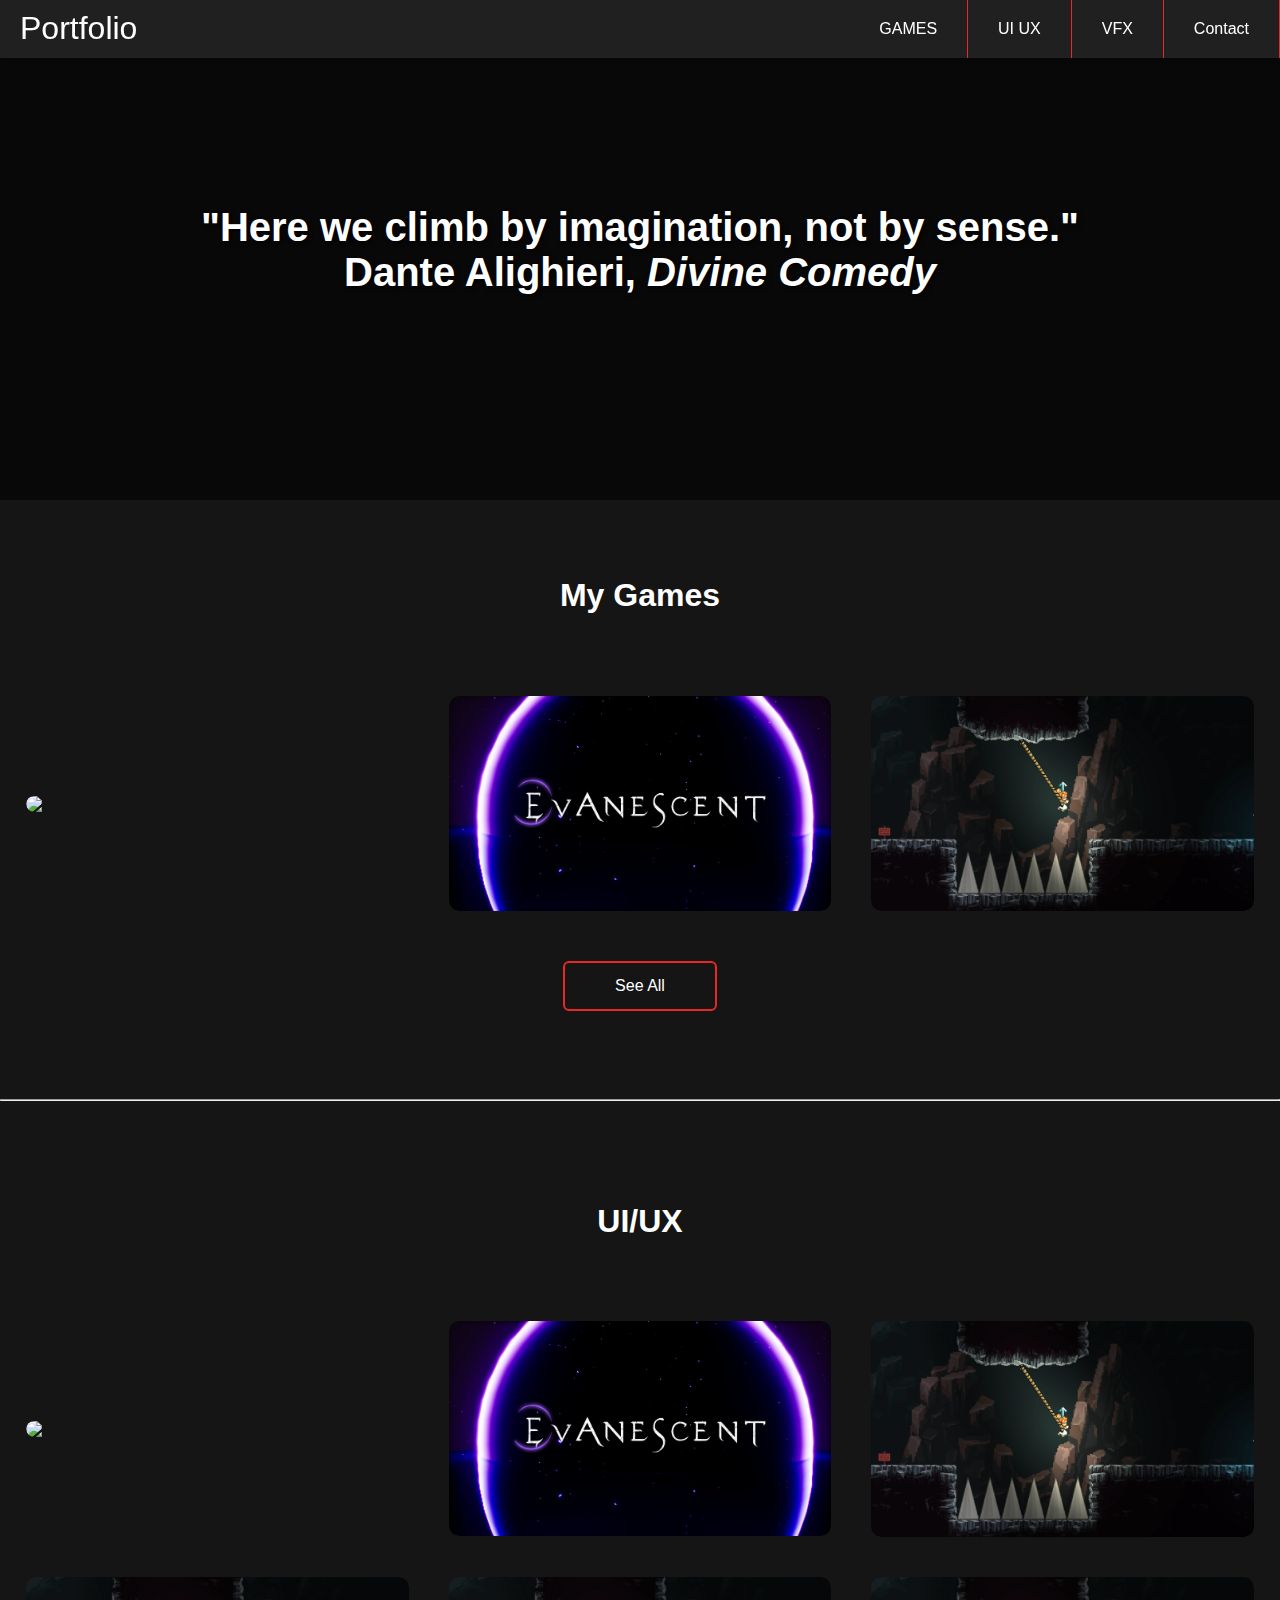
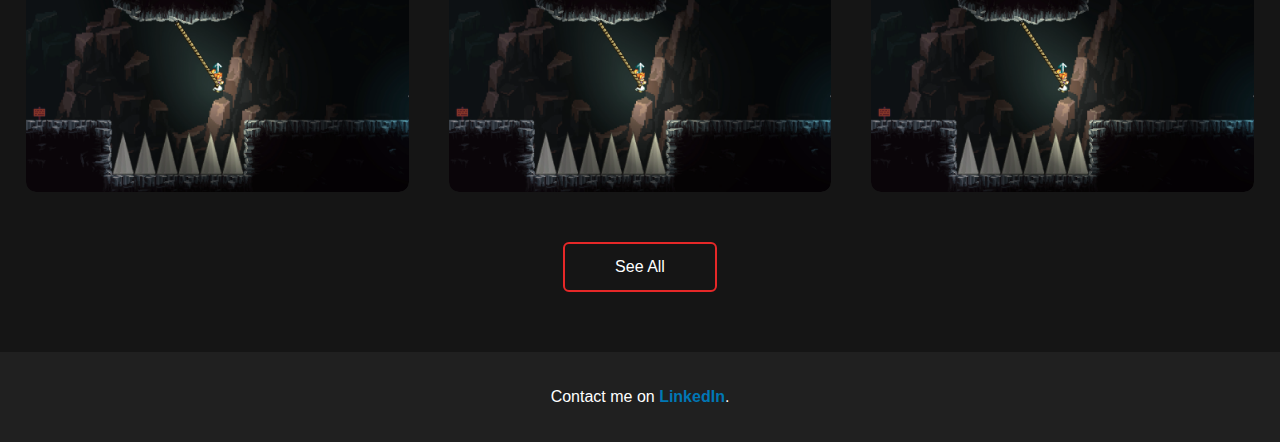
==== index.html @ 80fdb663 "Rename Index.html to index.html" ====
<!doctype html>
<html lang="fr">
    <head>
        <meta charset="utf-8">
        <title>Evhan DIDIER</title>
        <link rel="stylesheet" href="style.css">
        <script src="script.js"></script>
      </head>
      
<body>
    <header class="header">
        <a href="index.html" class="logo">Portfolio</a>
        <input class="menu-btn" type="checkbox" id="menu-btn" />
        <label class="menu-icon" for="menu-btn"><span class="navicon"></span></label>
        <ul class="menu">
          <li><a href="Projects.html">GAMES</a></li>
          <li><a href="#about">UI UX</a></li>
          <li><a href="#careers">VFX</a></li>
          <li><a href="#contact">Contact</a></li>
        </ul>
      </header>
      <div class="banner">
        <div class="banner-text">
            "Here we climb by imagination, not by sense."<br>Dante Alighieri, <i>Divine Comedy</i>
        </div>
    </div>
  <!-- Pojects Grid -->

  <section id="portfolio">
    <br><br>
    <h1 class="sub-title">My Games</h1>
    <div class="container">
        <article class="projects-list">
            <article class="project">
                <img src="https://w0.peakpx.com/wallpaper/31/436/HD-wallpaper-dark-souls-dark-souls-iii-fire-keeper-dark-souls.jpg">
                <article class="portfolio-layer">
                    <h3>Liminal Squad</h3>
                    <p>3D, Horror, Action</p>
                </article>
            </article>
            <article class="project">
                <img src="assets/Evanescent.png">
                <article class="portfolio-layer">
                    <h3>Evanescent</h3>
                    <p>3D, Fantasy, Action Combat</p>
                </article>
            </article>
            <article class="project">
                <img src="assets/UTC.png">
                <article class="portfolio-layer">
                    <h3>Under The Cave</h3>
                    <p>2D, Platformer</p>
                </article>
            </article>
        </article>
        <a href="projects.html" class="button seeAll">See All</a>
    </div>
    </section>

    <!-- UI/UX-->
    
    <section id="portfolio">
        <hr><br><br><br><br>
        <h1 class="sub-title">UI/UX</h1>
        <div class="container">
            <article class="projects-list">
                <article class="project">
                    <img src="https://w0.peakpx.com/wallpaper/31/436/HD-wallpaper-dark-souls-dark-souls-iii-fire-keeper-dark-souls.jpg">
                    <article class="portfolio-layer">
                        <h3>Liminal Squad</h3>
                        <p>3D, Horror, Action</p>
                    </article>
                </article>
                <article class="project">
                    <img src="assets/Evanescent.png">
                    <article class="portfolio-layer">
                        <h3>Evanescent</h3>
                        <p>3D, Fantasy, Action Combat</p>
                    </article>
                </article>
                <article class="project">
                    <img src="assets/UTC.png">
                    <article class="portfolio-layer">
                        <h3>Under The Cave</h3>
                        <p>2D, Platformer</p>
                    </article>
                </article>
                <article class="project">
                    <img src="assets/UTC.png">
                    <article class="portfolio-layer">
                        <h3>Under The Cave</h3>
                        <p>2D, Platformer</p>
                    </article>
                </article>
                <article class="project">
                    <img src="assets/UTC.png">
                    <article class="portfolio-layer">
                        <h3>Under The Cave</h3>
                        <p>2D, Platformer</p>
                    </article>
                </article>
                <article class="project">
                    <img src="assets/UTC.png">
                    <article class="portfolio-layer">
                        <h3>Under The Cave</h3>
                        <p>2D, Platformer</p>
                    </article>
                </article>
            </article>
            <a href="UI.html" class="button seeAll">See All</a>
        </div>
        </section>

</body>
<footer class="footer">
    <p>Contact me on <a href="https://www.linkedin.com/in/evhan-didier/" target="_blank" class="linkedin-link">LinkedIn</a>.</p>
</footer>

</html>
---- style.css ----
body {
    margin: 0;
    font-family: Helvetica, sans-serif;
    background-color: #080808;
    color: #fff;
  }
  
  a {
    color: #ffffff;
  }

  /* header */
  
  .header {
    background-color: #202020;
    box-shadow: 1px 1px 4px 0 rgba(0,0,0,.1);
    position: fixed;
    width: 100%;
    z-index: 3;
  }
  
  .header ul {
    margin: 0;
    padding: 0;
    list-style: none;
    overflow: hidden;
    background-color: #202020;
  }
  
  .header li a {
    display: block;
    padding: 20px 20px;
    border-right: 1px solid #e62828;
    text-decoration: none;
  }
  
  .header li a:hover,
  .header .menu-btn:hover {
    background-color: #131313;
  }
  
  .header .logo {
    display: block;
    float: left;
    font-size: 2em;
    padding: 10px 20px;
    text-decoration: none;
  }
  
  /* menu */
  
  .header .menu {
    clear: both;
    max-height: 0;
    transition: max-height .2s ease-out;
  }
  
  /* menu icon */
  
  .header .menu-icon {
    cursor: pointer;
    display: inline-block;
    float: right;
    padding: 28px 20px;
    position: relative;
    user-select: none;
  }
  
  .header .menu-icon .navicon {
    background: #333;
    display: block;
    height: 2px;
    position: relative;
    transition: background .2s ease-out;
    width: 18px;
  }
  
  .header .menu-icon .navicon:before,
  .header .menu-icon .navicon:after {
    background: #333;
    content: '';
    display: block;
    height: 100%;
    position: absolute;
    transition: all .2s ease-out;
    width: 100%;
  }
  
  .header .menu-icon .navicon:before {
    top: 5px;
  }
  
  .header .menu-icon .navicon:after {
    top: -5px;
  }
  
  /* menu btn */
  
  .header .menu-btn {
    display: none;
  }
  
  .header .menu-btn:checked ~ .menu {
    max-height: 240px;
  }
  
  .header .menu-btn:checked ~ .menu-icon .navicon {
    background: transparent;
  }
  
  .header .menu-btn:checked ~ .menu-icon .navicon:before {
    transform: rotate(-45deg);
  }
  
  .header .menu-btn:checked ~ .menu-icon .navicon:after {
    transform: rotate(45deg);
  }
  
  .header .menu-btn:checked ~ .menu-icon:not(.steps) .navicon:before,
  .header .menu-btn:checked ~ .menu-icon:not(.steps) .navicon:after {
    top: 0;
  }
  
  /* 48em = 768px */
  
  @media (min-width: 48em) {
    .header li {
      float: left;
    }
    .header li a {
      padding: 20px 30px;
    }
    .header .menu {
      clear: none;
      float: right;
      max-height: none;
    }
    .header .menu-icon {
      display: none;
    }
  }
  .banner {
    width: 100%;
    height: 500px; /* Vous pouvez ajuster la hauteur ici */
    background-image: url(https://images2.alphacoders.com/134/1347155.png); /* Remplacez par l'URL de votre image */
    background-size: cover;
    background-position: center;
    display: flex;
    justify-content: center;
    align-items: center;
    color: white; /* Couleur du texte */
    text-align: center;
}

.banner-text {
    font-size: 2.5rem; /* Taille du texte */    
    text-shadow: 2px 2px 4px rgba(0, 0, 0, 0.8); /* Ombre noire pour améliorer la lisibilité */
    font-weight: bold; /* Optionnel : rendre le texte plus visible */
}
/*grid image */

#portfolio{
    padding: 20px 0 0px;
    background: #151515;
}

#portfolio h1{
    text-align: center;
}

.projects-list{
    display: grid;
    grid-template-columns: repeat(3, 1fr);
    align-items: center;
    grid-gap: 40px;
    margin-top: 50px;
}

.project{
    border-radius: 10px;
    position: relative;
    overflow: hidden;
}

.project img{
    width: 100%;
    border-radius: 10px;
    display: block;
    transition: transform 0.5s;
}

.portfolio-layer{
    width: 100%;
    height: 0%;
    background: #2c31388b;
    border-radius: 10px;
    position: absolute;
    left: 0;
    bottom: 0;
    overflow: hidden;
    display: flex;
    align-items: center;
    justify-content: center;
    flex-direction: column;
    text-align: center;
    transition: height 0.5s;
}

.portfolio-layer h3{
    font-size: 25px;
    font-weight: 500;
    margin-bottom: 20px;
}

.portfolio-layer p{
    font-size: 20px;
}

.portfolio-layer a{
    margin-top: 20px;
    color: #5e97eb;
    text-decoration: none;
    font-size: 20px;
    line-height: 55px;
    background-color: #2c31388b;
    width: 50px;
    height: 50px;
    border-radius: 50%;
    text-align: center;
}

.project:hover img{
    transform: scale(1.1);
}

.project:hover .portfolio-layer{
    height: 100%;
}

.button{
    display: block;
    margin: 50px auto;
    width: fit-content;
    border: 2px solid #e62828;
    padding: 14px 50px;
    border-radius: 6px;
    text-decoration: none;
    color: #fff;
    transition: 0.5s;
}

.button:hover{
    background-color: #2c31388b;
}
.container{
    padding: 10px 2%;
}
/*footer*/

.footer {
    background-color: #202020; /* Couleur de fond du footer */
    color: white; /* Couleur du texte */
    text-align: center; /* Centre le texte */
    padding: 20px 0; /* Espace autour du texte */
    font-size: 1rem; /* Taille de la police */
    position: relative;
    bottom: 0;
    width: 100%;
}

.footer a {
    color: #0077b5; /* Couleur du lien (LinkedIn bleu) */
    text-decoration: none; /* Supprime le soulignement */
    font-weight: bold;
}

.footer a:hover {
    text-decoration: underline; /* Ajoute un soulignement au survol */
    color: #005582; /* Couleur légèrement plus sombre au hover */
}
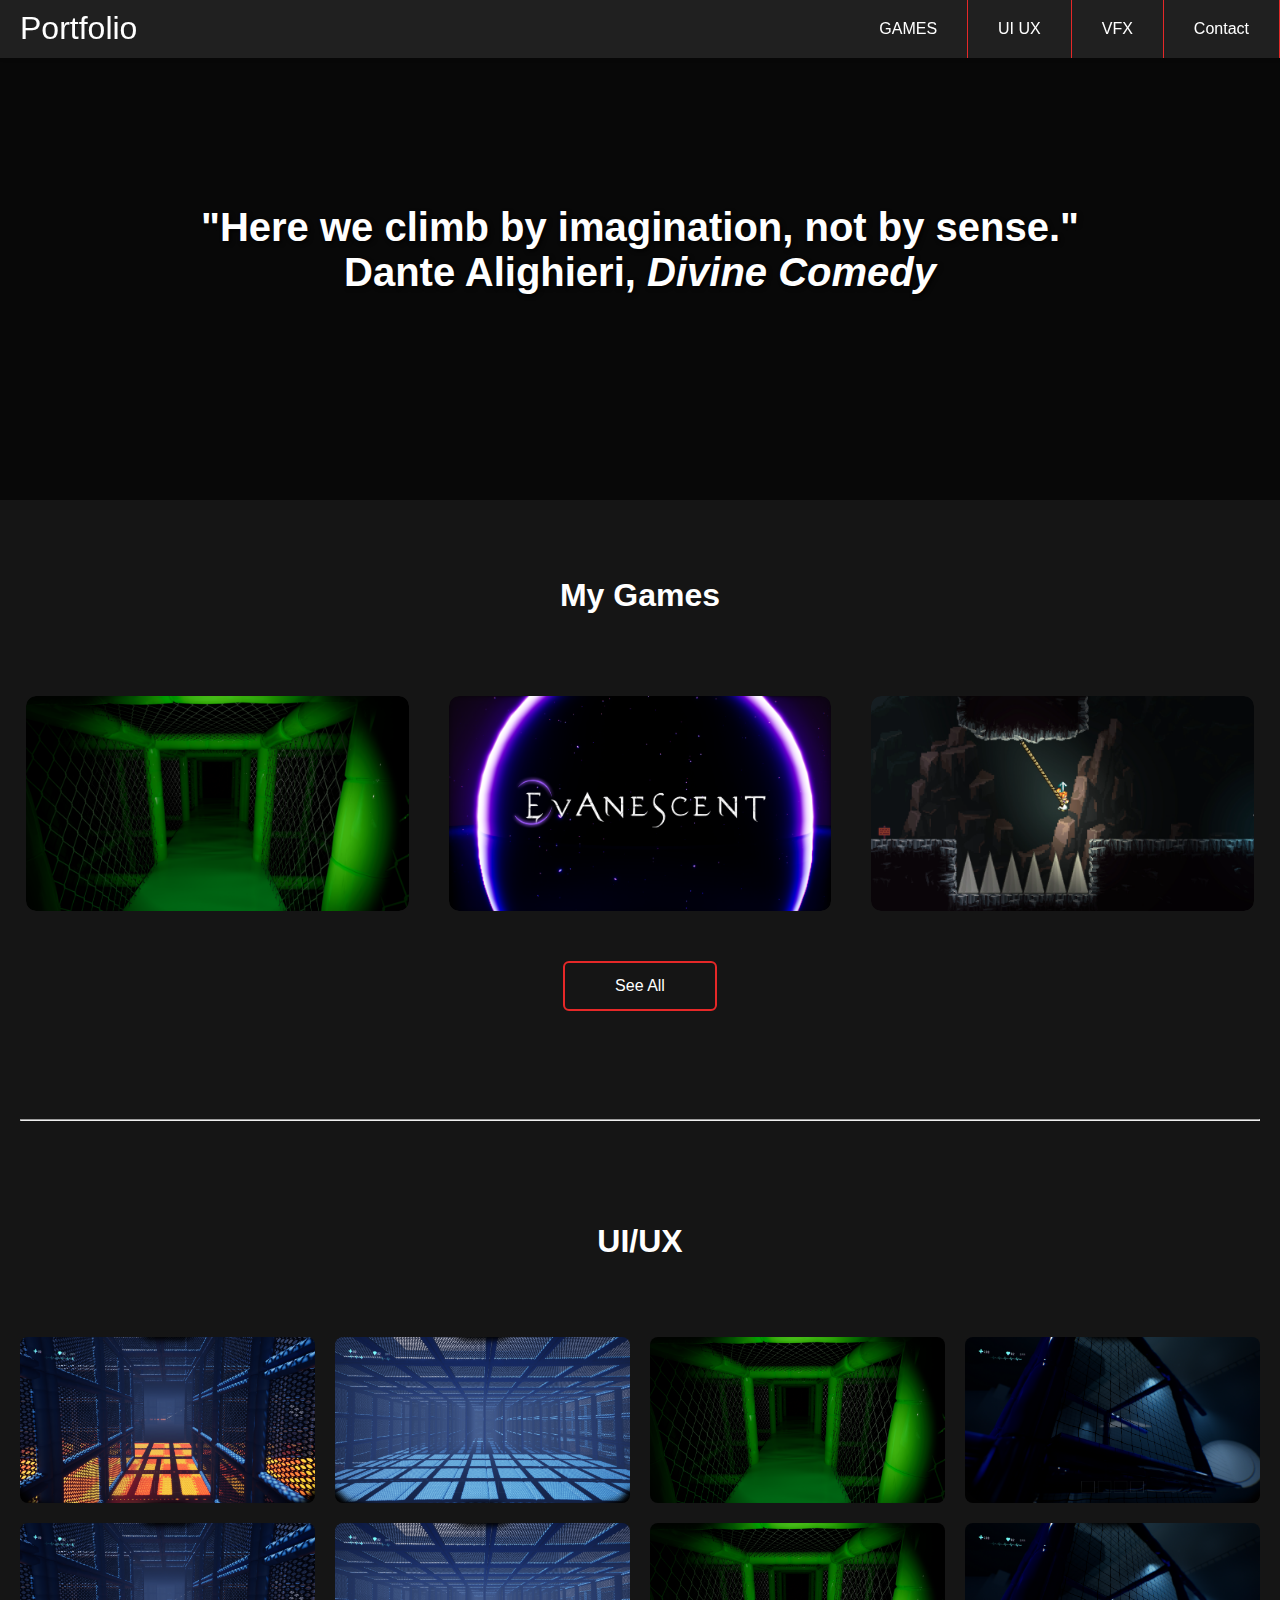
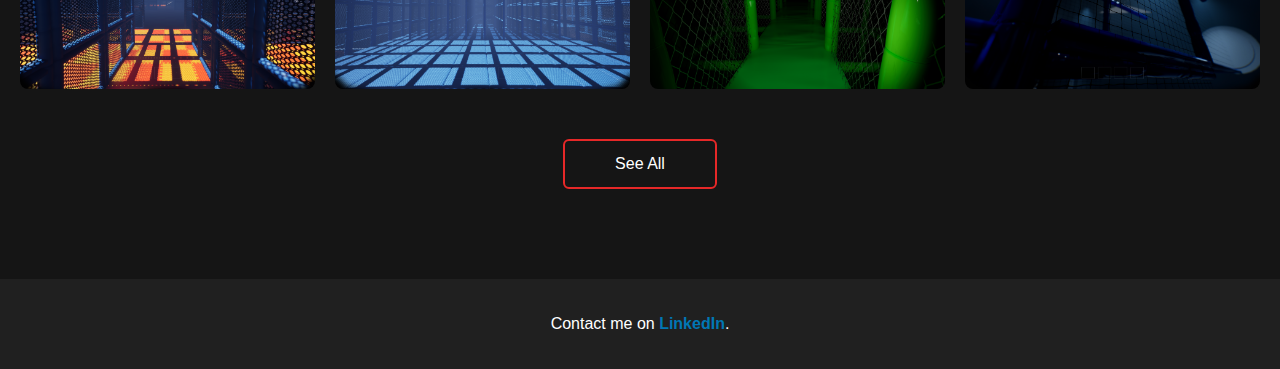
==== commit f583c6b6: "UI" ====
--- a/index.html
+++ b/index.html
@@ -14,7 +14,7 @@
         <label class="menu-icon" for="menu-btn"><span class="navicon"></span></label>
         <ul class="menu">
           <li><a href="Projects.html">GAMES</a></li>
-          <li><a href="#about">UI UX</a></li>
+          <li><a href="UI.html">UI UX</a></li>
           <li><a href="#careers">VFX</a></li>
           <li><a href="#contact">Contact</a></li>
         </ul>
@@ -32,7 +32,7 @@
     <div class="container">
         <article class="projects-list">
             <article class="project">
-                <img src="https://w0.peakpx.com/wallpaper/31/436/HD-wallpaper-dark-souls-dark-souls-iii-fire-keeper-dark-souls.jpg">
+                <img src="assets/Projects/LS4.png">
                 <article class="portfolio-layer">
                     <h3>Liminal Squad</h3>
                     <p>3D, Horror, Action</p>
@@ -59,58 +59,29 @@
 
     <!-- UI/UX-->
     
-    <section id="portfolio">
-        <hr><br><br><br><br>
-        <h1 class="sub-title">UI/UX</h1>
-        <div class="container">
-            <article class="projects-list">
-                <article class="project">
-                    <img src="https://w0.peakpx.com/wallpaper/31/436/HD-wallpaper-dark-souls-dark-souls-iii-fire-keeper-dark-souls.jpg">
-                    <article class="portfolio-layer">
-                        <h3>Liminal Squad</h3>
-                        <p>3D, Horror, Action</p>
-                    </article>
-                </article>
-                <article class="project">
-                    <img src="assets/Evanescent.png">
-                    <article class="portfolio-layer">
-                        <h3>Evanescent</h3>
-                        <p>3D, Fantasy, Action Combat</p>
-                    </article>
-                </article>
-                <article class="project">
-                    <img src="assets/UTC.png">
-                    <article class="portfolio-layer">
-                        <h3>Under The Cave</h3>
-                        <p>2D, Platformer</p>
-                    </article>
-                </article>
-                <article class="project">
-                    <img src="assets/UTC.png">
-                    <article class="portfolio-layer">
-                        <h3>Under The Cave</h3>
-                        <p>2D, Platformer</p>
-                    </article>
-                </article>
-                <article class="project">
-                    <img src="assets/UTC.png">
-                    <article class="portfolio-layer">
-                        <h3>Under The Cave</h3>
-                        <p>2D, Platformer</p>
-                    </article>
-                </article>
-                <article class="project">
-                    <img src="assets/UTC.png">
-                    <article class="portfolio-layer">
-                        <h3>Under The Cave</h3>
-                        <p>2D, Platformer</p>
-                    </article>
-                </article>
-            </article>
-            <a href="UI.html" class="button seeAll">See All</a>
+    <section class="image-text-section">
+        <!-- Section Image et texte -->
+        <hr><br><br><br><br>        
+        <!-- Galerie d'images -->
+        <div class="image-gallery">
+            <h1>UI/UX</h1>
+            <br><br>
+            <div class="gallery-grid">
+                <img src="assets/Projects/LS.png" alt="Image 1">
+                <img src="assets/Projects/LS1.png" alt="Image 2">
+                <img src="assets/Projects/LS4.png" alt="Image 3">
+                <img src="assets/Projects/LS3.png" alt="Image 4">
+            </div>
+            <div class="gallery-grid">
+                <img src="assets/Projects/LS.png" alt="Image 1">
+                <img src="assets/Projects/LS1.png" alt="Image 2">
+                <img src="assets/Projects/LS4.png" alt="Image 3">
+                <img src="assets/Projects/LS3.png" alt="Image 4">
+            </div>
         </div>
-        </section>
-
+        <a href="UI.html" class="button seeAll">See All</a>
+        
+    </section>
 </body>
 <footer class="footer">
     <p>Contact me on <a href="https://www.linkedin.com/in/evhan-didier/" target="_blank" class="linkedin-link">LinkedIn</a>.</p>
--- a/style.css
+++ b/style.css
@@ -255,6 +255,74 @@
 .container{
     padding: 10px 2%;
 }
+
+/*galerie*/
+
+
+/* Section principale */
+.image-text-section {
+  padding: 40px 20px;
+  background: #151515;
+  text-align: center; /* Centre tout le contenu sous l'image-texte */
+}
+
+/* Conteneur de l'image à droite et du texte à gauche */
+.image-text-content {
+  display: flex;
+  flex-direction: row-reverse; /* Met l'image à droite */
+  justify-content: center;
+  align-items: center;
+  margin-bottom: 40px; /* Espacement sous la section */
+}
+
+/* Image à droite */
+.image-container {
+  flex: 1;
+  padding-left: 20px; /* Espacement entre l'image et le texte */
+}
+
+.image-right {
+  width: 100%;
+  max-width: 400px; /* Limite la taille de l'image */
+  height: auto;
+  border-radius: 10px; /* Coins arrondis */
+}
+
+/* Conteneur du texte à gauche */
+.text-container {
+  flex: 2;
+  padding-right: 20px;
+}
+
+.text-container h2 {
+  font-size: 2rem;
+  margin-bottom: 10px;
+}
+
+.text-container p {
+  font-size: 1rem;
+  line-height: 1.6;
+}
+
+/* Galerie d'images */
+.image-gallery {
+  margin-bottom: 40px;
+}
+
+.gallery-grid {
+  display: grid;
+  grid-template-columns: repeat(auto-fit, minmax(250px, 1fr));
+  gap: 20px;
+  margin-top: 20px;
+  justify-items: center; /* Centre les images dans la grille */
+}
+
+.gallery-grid img {
+  width: 100%;
+  height: auto;
+  border-radius: 8px;
+}
+
 /*footer*/
 
 .footer {
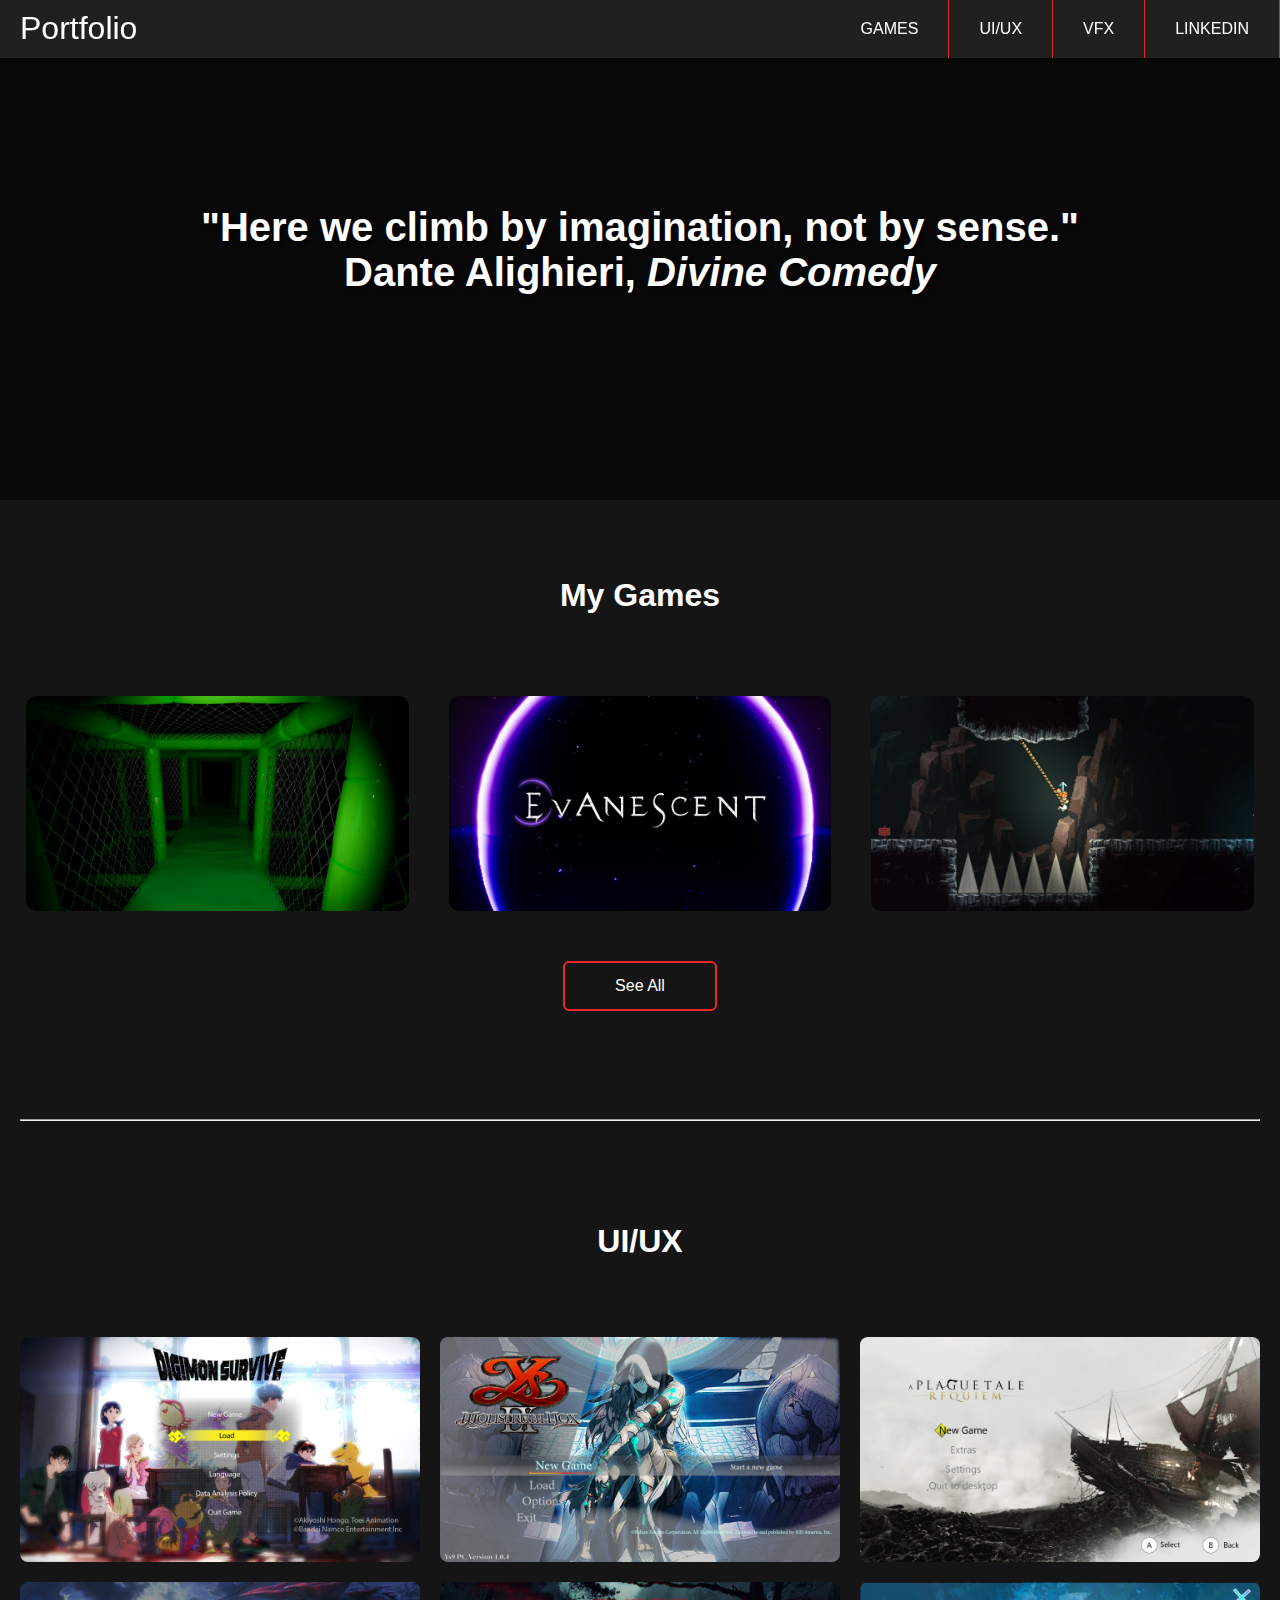
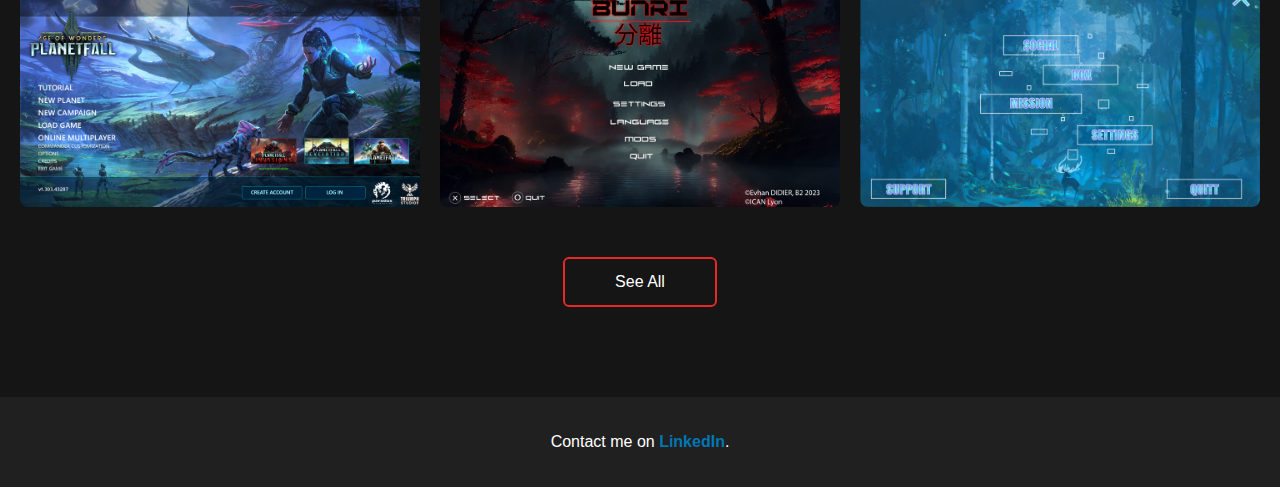
==== commit 97c1417b: "UI" ====
--- a/index.html
+++ b/index.html
@@ -14,9 +14,9 @@
         <label class="menu-icon" for="menu-btn"><span class="navicon"></span></label>
         <ul class="menu">
           <li><a href="Projects.html">GAMES</a></li>
-          <li><a href="UI.html">UI UX</a></li>
+          <li><a href="UI.html">UI/UX</a></li>
           <li><a href="#careers">VFX</a></li>
-          <li><a href="#contact">Contact</a></li>
+          <li><a href="https://www.linkedin.com/in/evhan-didier/">LINKEDIN</a></li>
         </ul>
       </header>
       <div class="banner">
@@ -67,16 +67,14 @@
             <h1>UI/UX</h1>
             <br><br>
             <div class="gallery-grid">
-                <img src="assets/Projects/LS.png" alt="Image 1">
-                <img src="assets/Projects/LS1.png" alt="Image 2">
-                <img src="assets/Projects/LS4.png" alt="Image 3">
-                <img src="assets/Projects/LS3.png" alt="Image 4">
+                <img src="assets/UI/3.png" alt="Image 1">
+                <img src="assets/UI/6.png" alt="Image 2">
+                <img src="assets/UI/9.png" alt="Image 3">
             </div>
             <div class="gallery-grid">
-                <img src="assets/Projects/LS.png" alt="Image 1">
-                <img src="assets/Projects/LS1.png" alt="Image 2">
-                <img src="assets/Projects/LS4.png" alt="Image 3">
-                <img src="assets/Projects/LS3.png" alt="Image 4">
+                <img src="assets/UI/12.png" alt="Image 1">
+                <img src="assets/UI/Menu UI.png" alt="Image 2">
+                <img src="assets/UI/TQ3.png" alt="Image 3">
             </div>
         </div>
         <a href="UI.html" class="button seeAll">See All</a>
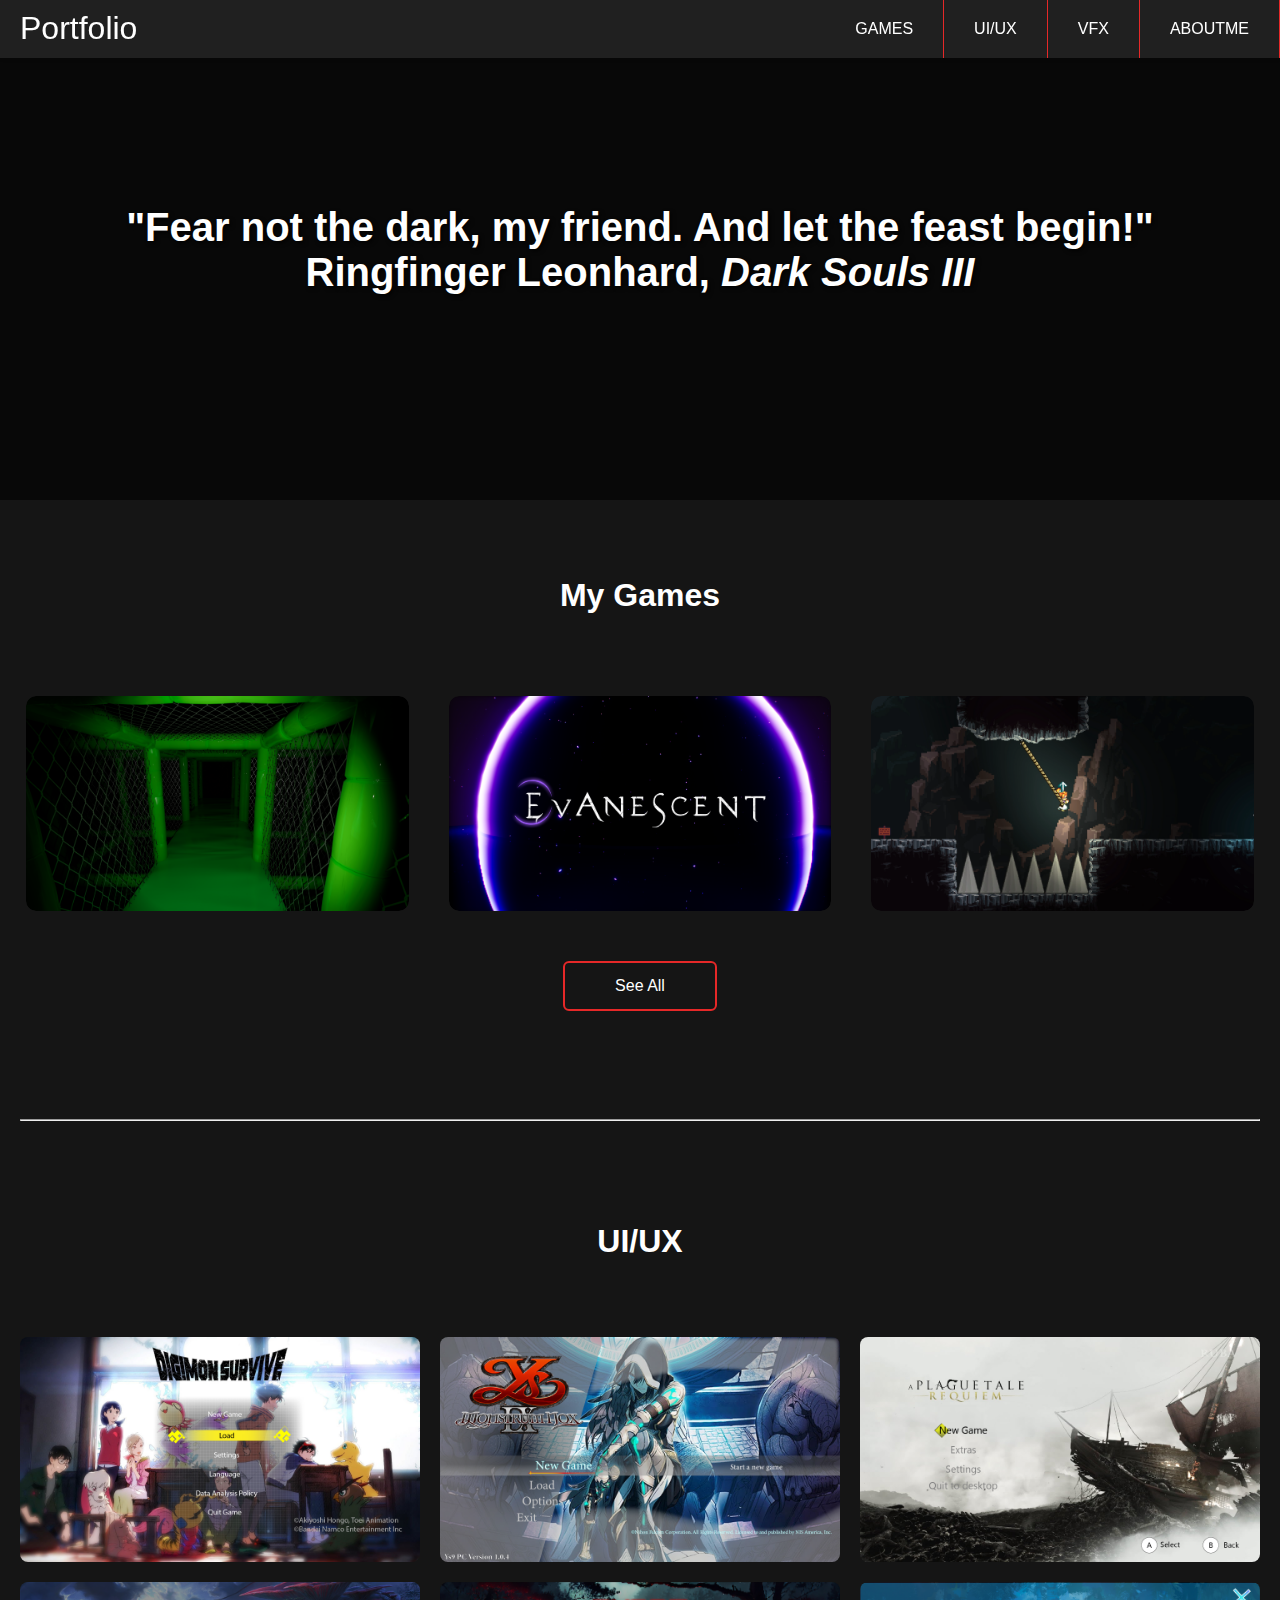
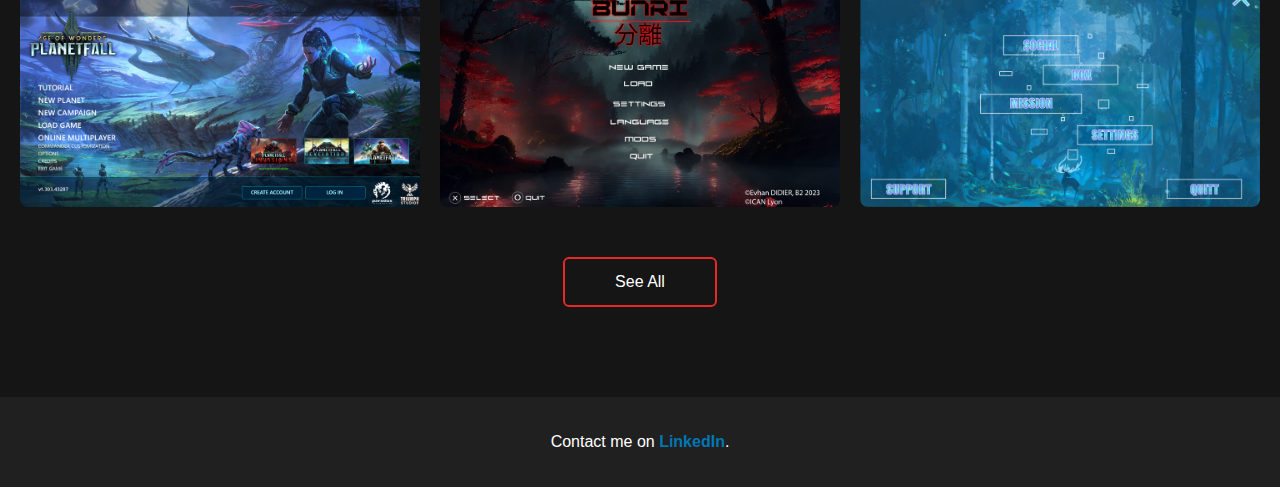
==== commit c36c4c51: "about" ====
--- a/index.html
+++ b/index.html
@@ -16,12 +16,12 @@
           <li><a href="Projects.html">GAMES</a></li>
           <li><a href="UI.html">UI/UX</a></li>
           <li><a href="#careers">VFX</a></li>
-          <li><a href="https://www.linkedin.com/in/evhan-didier/">LINKEDIN</a></li>
+          <li><a href="About.html">ABOUTME</a></li>
         </ul>
       </header>
       <div class="banner">
         <div class="banner-text">
-            "Here we climb by imagination, not by sense."<br>Dante Alighieri, <i>Divine Comedy</i>
+            "Fear not the dark, my friend. And let the feast begin!"<br>Ringfinger Leonhard, <i>Dark Souls III</i>
         </div>
     </div>
   <!-- Pojects Grid -->
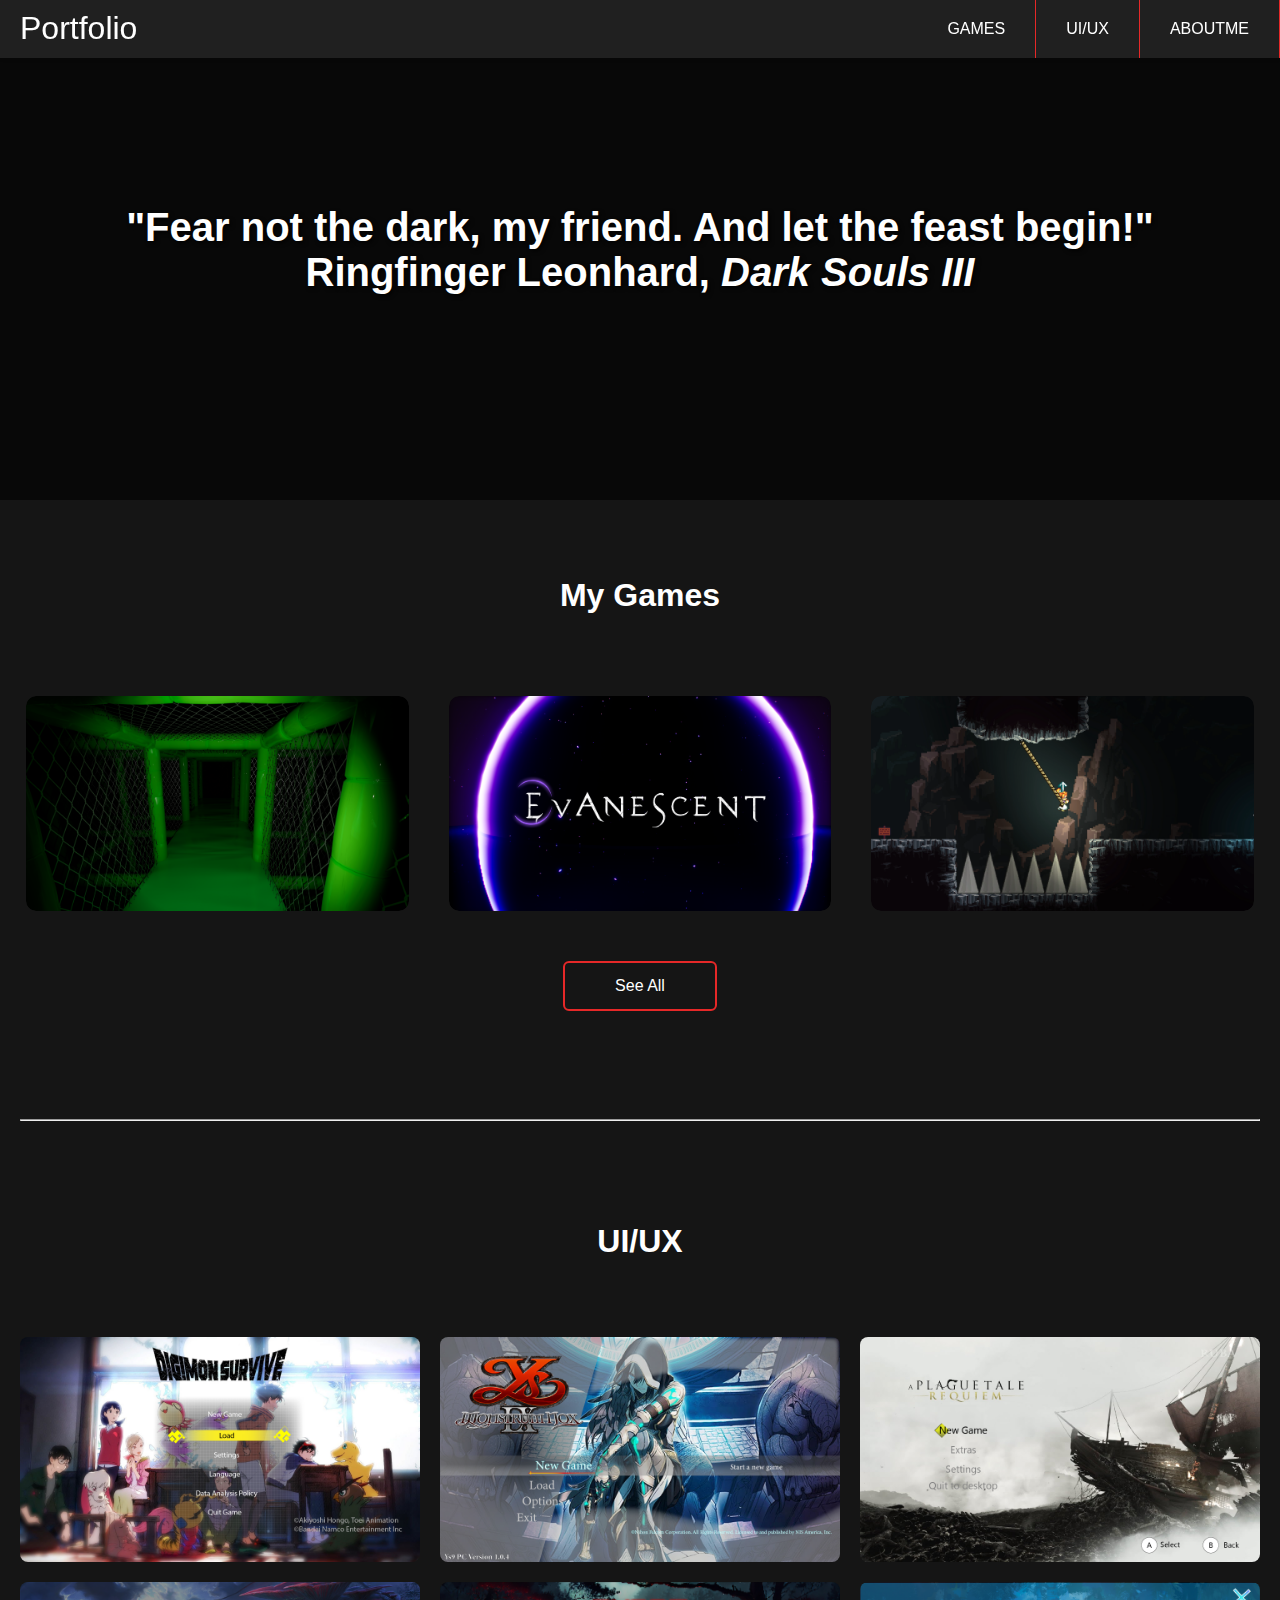
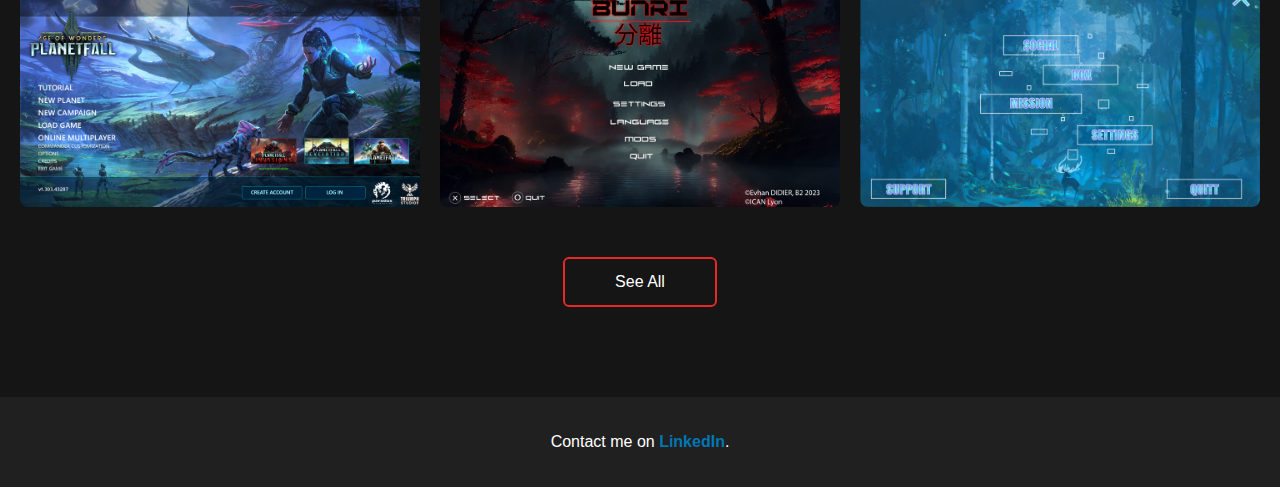
==== commit 61e141bd: "CV" ====
--- a/index.html
+++ b/index.html
@@ -15,7 +15,6 @@
         <ul class="menu">
           <li><a href="Projects.html">GAMES</a></li>
           <li><a href="UI.html">UI/UX</a></li>
-          <li><a href="#careers">VFX</a></li>
           <li><a href="About.html">ABOUTME</a></li>
         </ul>
       </header>
@@ -53,7 +52,7 @@
                 </article>
             </article>
         </article>
-        <a href="projects.html" class="button seeAll">See All</a>
+        <a href="Projects.html" class="button seeAll">See All</a>
     </div>
     </section>
 
